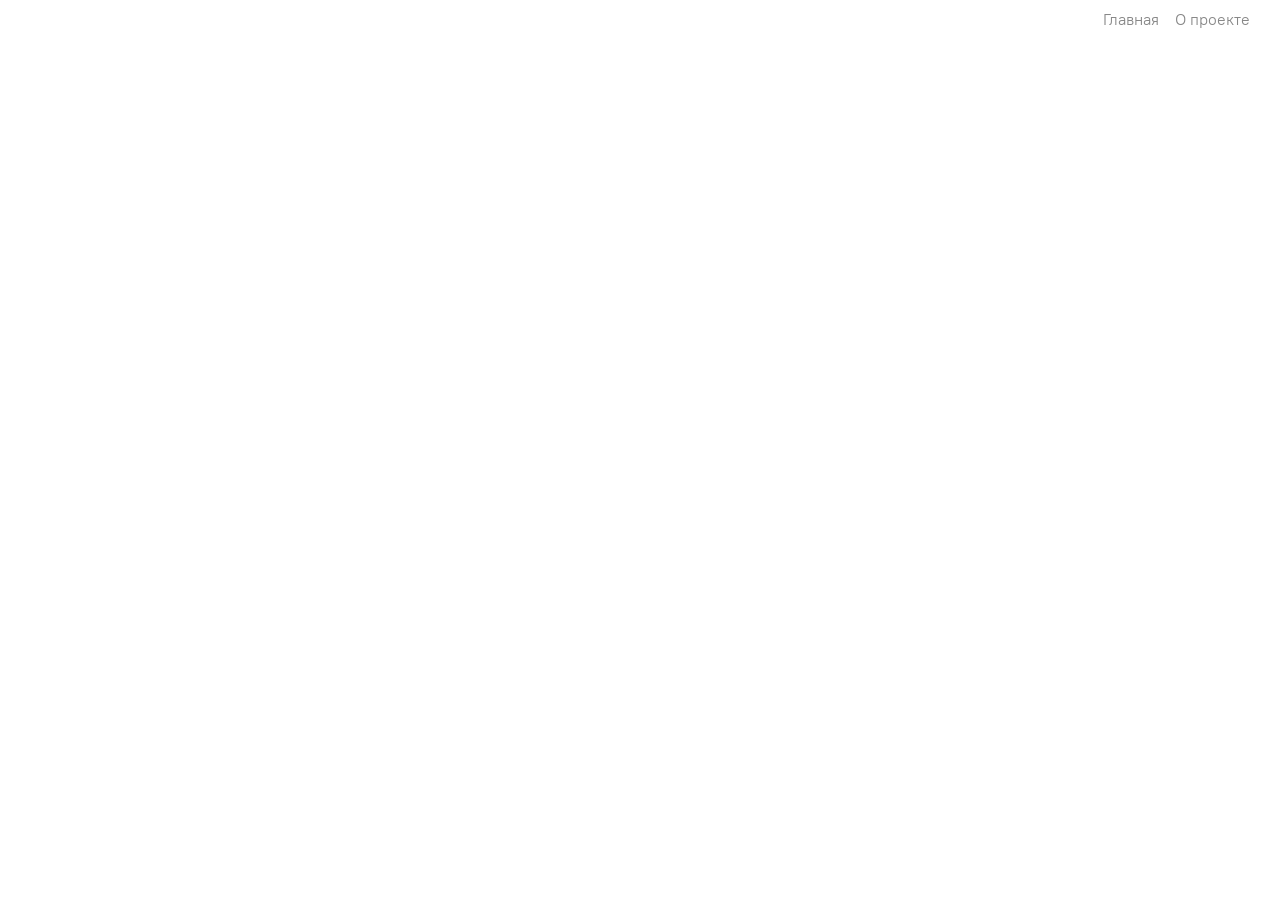
==== about.html @ 7a571e72 "Update. DS_Store" ====
<!doctype html>
<html lang="ru">
  <head>
    <meta charset="UTF-8" />
    <meta name="viewport" content="width=device-width, initial-scale=1.0" />
    <title>О проекте</title>
    <link rel="stylesheet" href="stylesheets/style.css" />
  </head>
  <body>
    <nav class="menubar">
      <a href="index.html">Главная</a>
      <a href="about.html">О проекте</a>
    </nav>
  </body>
</html>
---- stylesheets/style.css ----
@import "reset.css";
@import "fonts.css";
@import "layout.css";
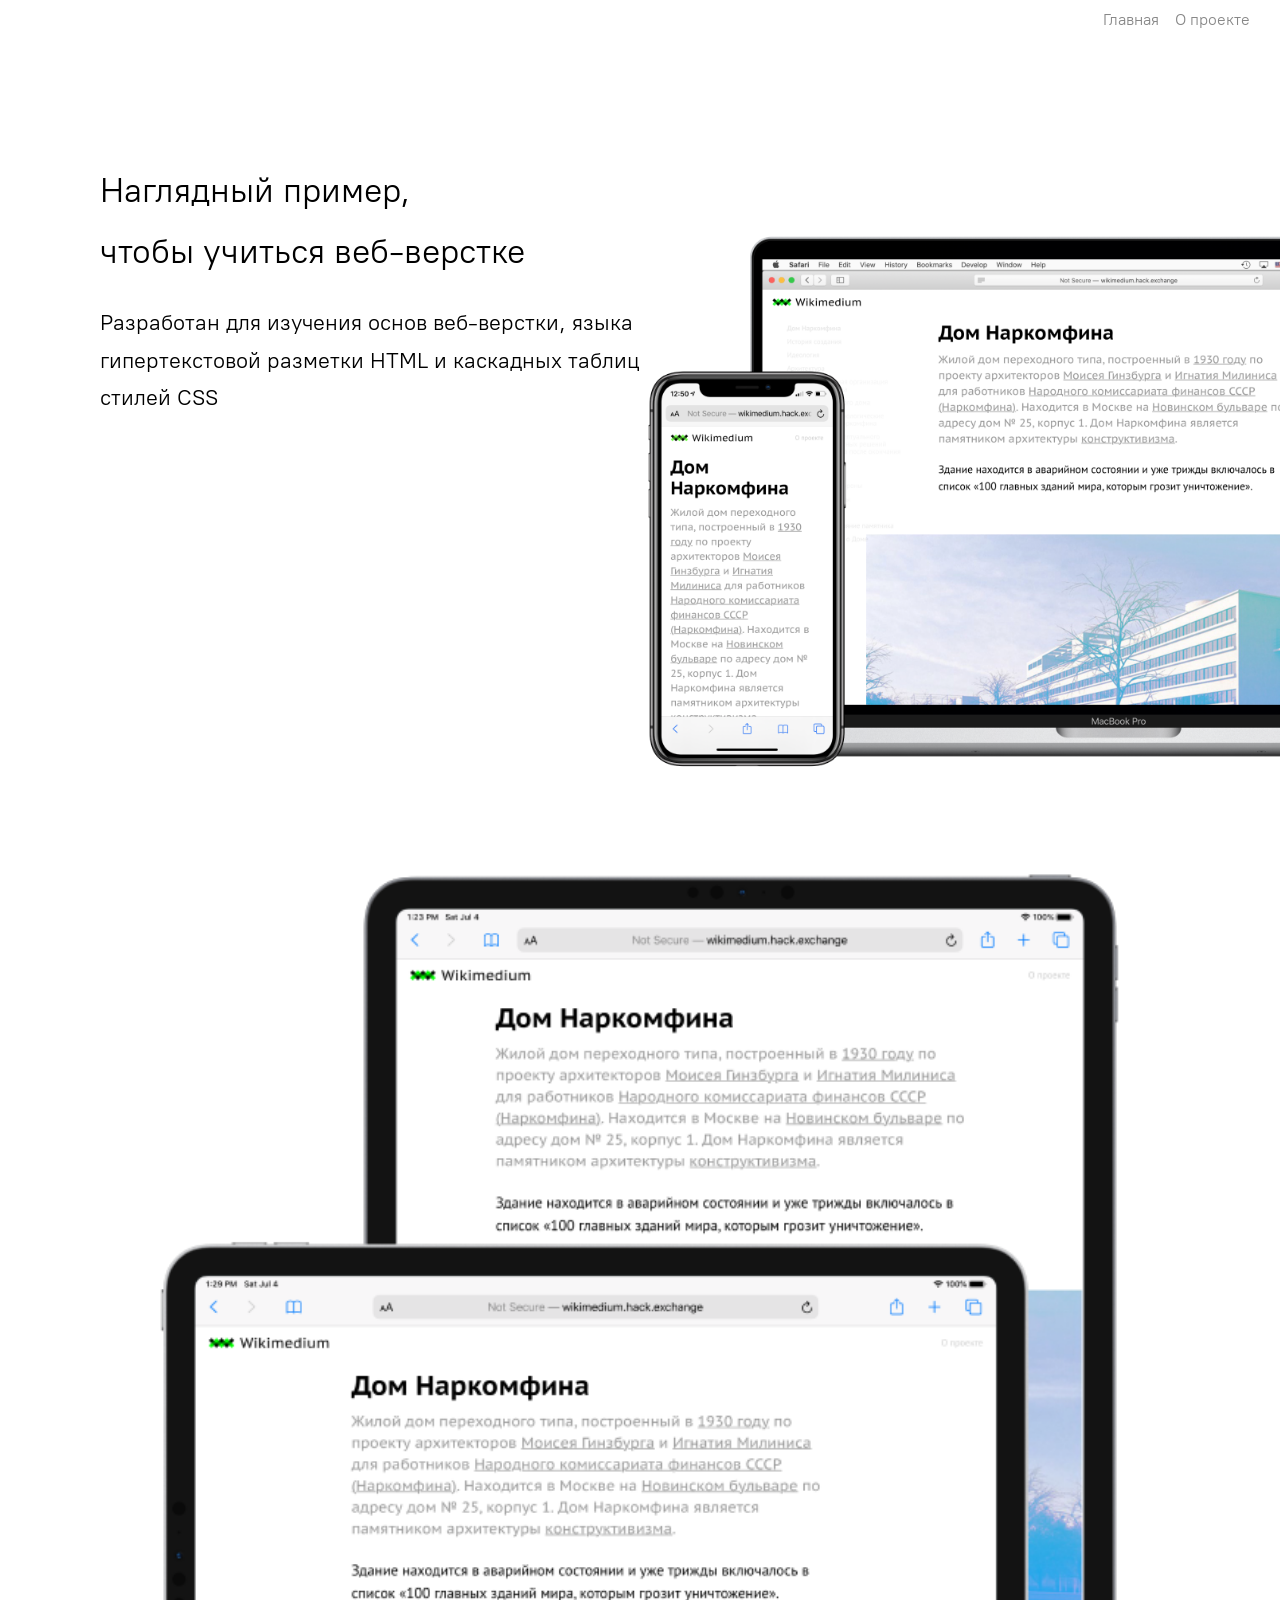
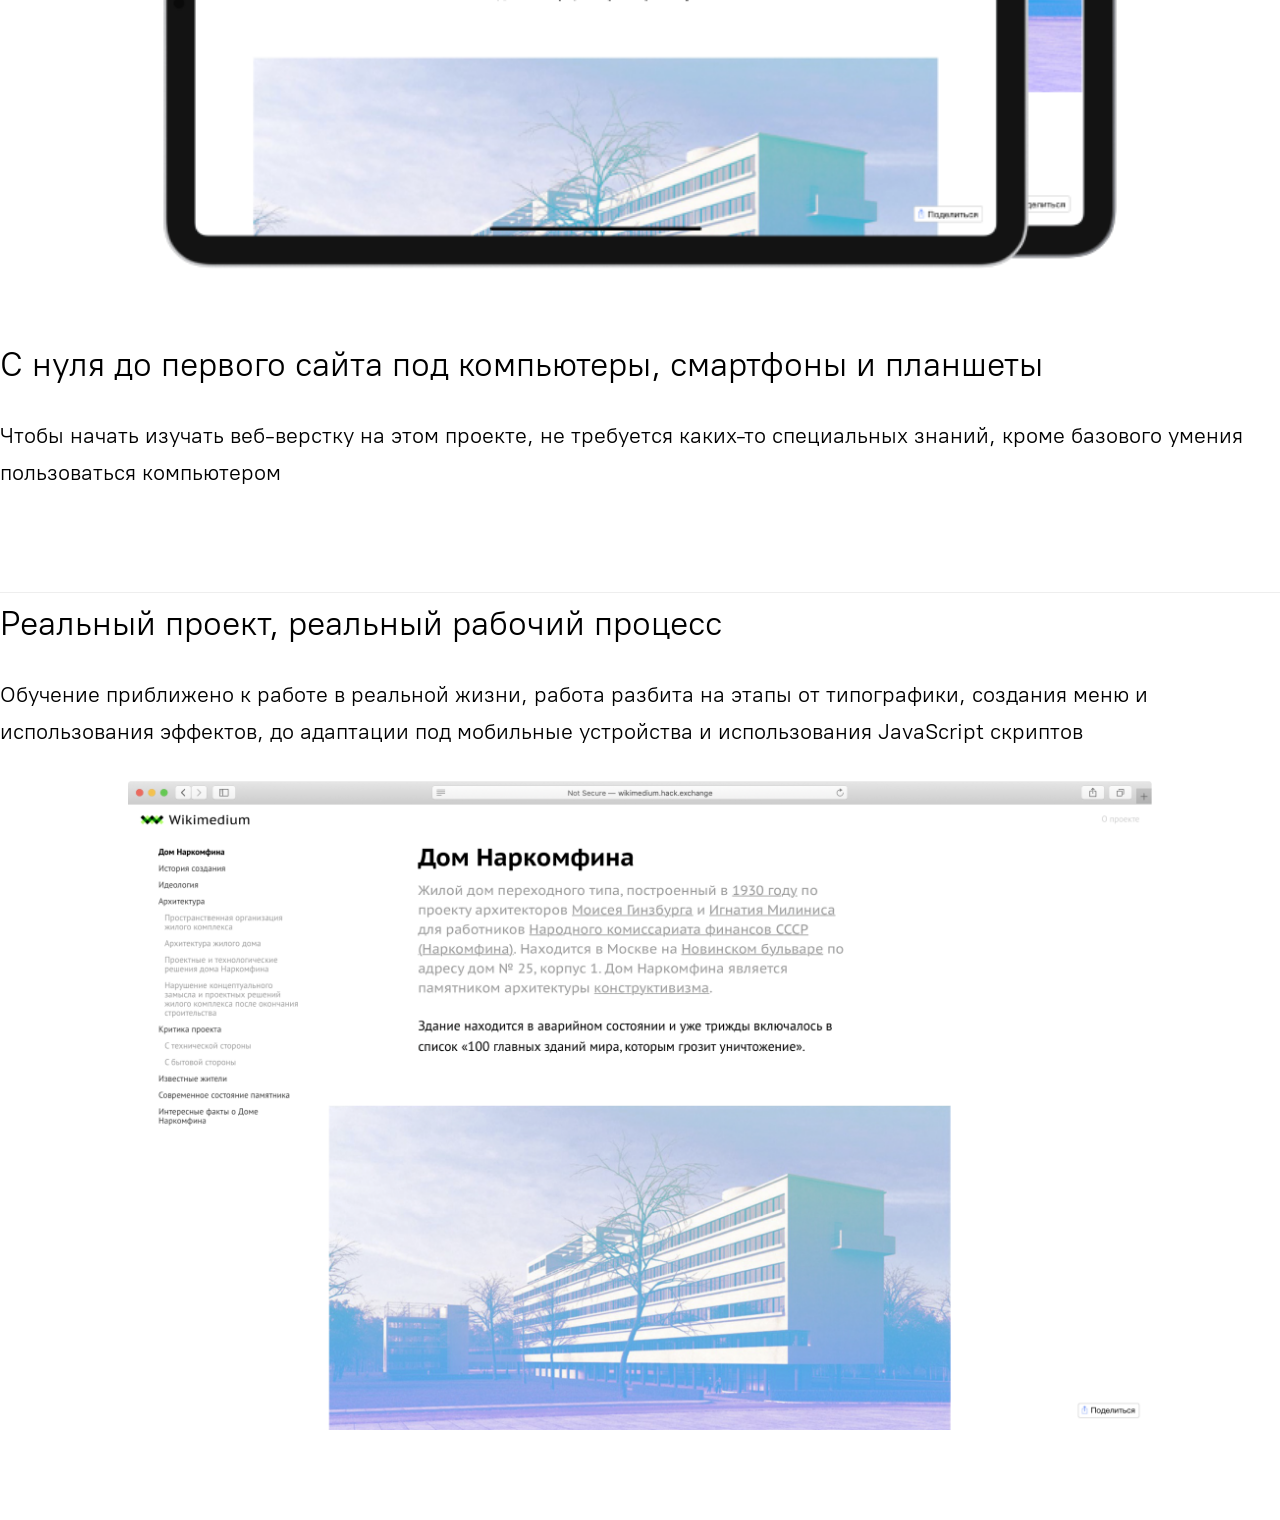
==== commit 2a9a0094: "верстка секций 1-3 для about html" ====
--- a/about.html
+++ b/about.html
@@ -6,10 +6,66 @@
     <title>О проекте</title>
     <link rel="stylesheet" href="stylesheets/style.css" />
   </head>
-  <body>
+  <body class="about">
     <nav class="menubar">
       <a href="index.html">Главная</a>
       <a href="about.html">О проекте</a>
     </nav>
+
+    <main class="about-main">
+      <section class="section-1">
+        <div>
+          <h2>Наглядный пример, чтобы&nbsp;учиться веб-верстке</h2>
+          <p>
+            Разработан для изучения основ веб-верстки, языка гипертекстовой
+            разметки HTML и каскадных таблиц стилей CSS
+          </p>
+        </div>
+        <div>
+          <img
+            src="images/about1.png"
+            alt="мокап проекта Дом Наркомфина на планшете и телефоне"
+            \
+          />
+        </div>
+      </section>
+
+      <section class="section-2"></section>
+      <div>
+        <img
+          src="images/about2.png"
+          alt="мокап проекта Дом Наркомфина на планшетах"
+          \
+        />
+      </div>
+
+      <div>
+        <h2>С нуля до первого сайта под компьютеры, смартфоны и планшеты</h2>
+
+        <p>
+          Чтобы начать изучать веб-верстку на этом проекте, не требуется
+          каких-то специальных знаний, кроме базового умения пользоваться
+          компьютером
+        </p>
+      </div>
+
+      <section class="section-3"></section>
+      <div>
+        <h2>Реальный проект, реальный рабочий процесс</h2>
+        <p>
+          Обучение приближено к работе в реальной жизни, работа разбита на этапы
+          от типографики, создания меню и использования эффектов, до адаптации
+          под мобильные устройства и использования JavaScript скриптов
+        </p>
+      </div>
+      <div>
+        <img
+          src="images/about3.png"
+          alt="скрин проекта Дом Наркомфина из браузера"
+          \
+        />
+      </div>
+      <section class="section-4"></section>
+    </main>
   </body>
 </html>
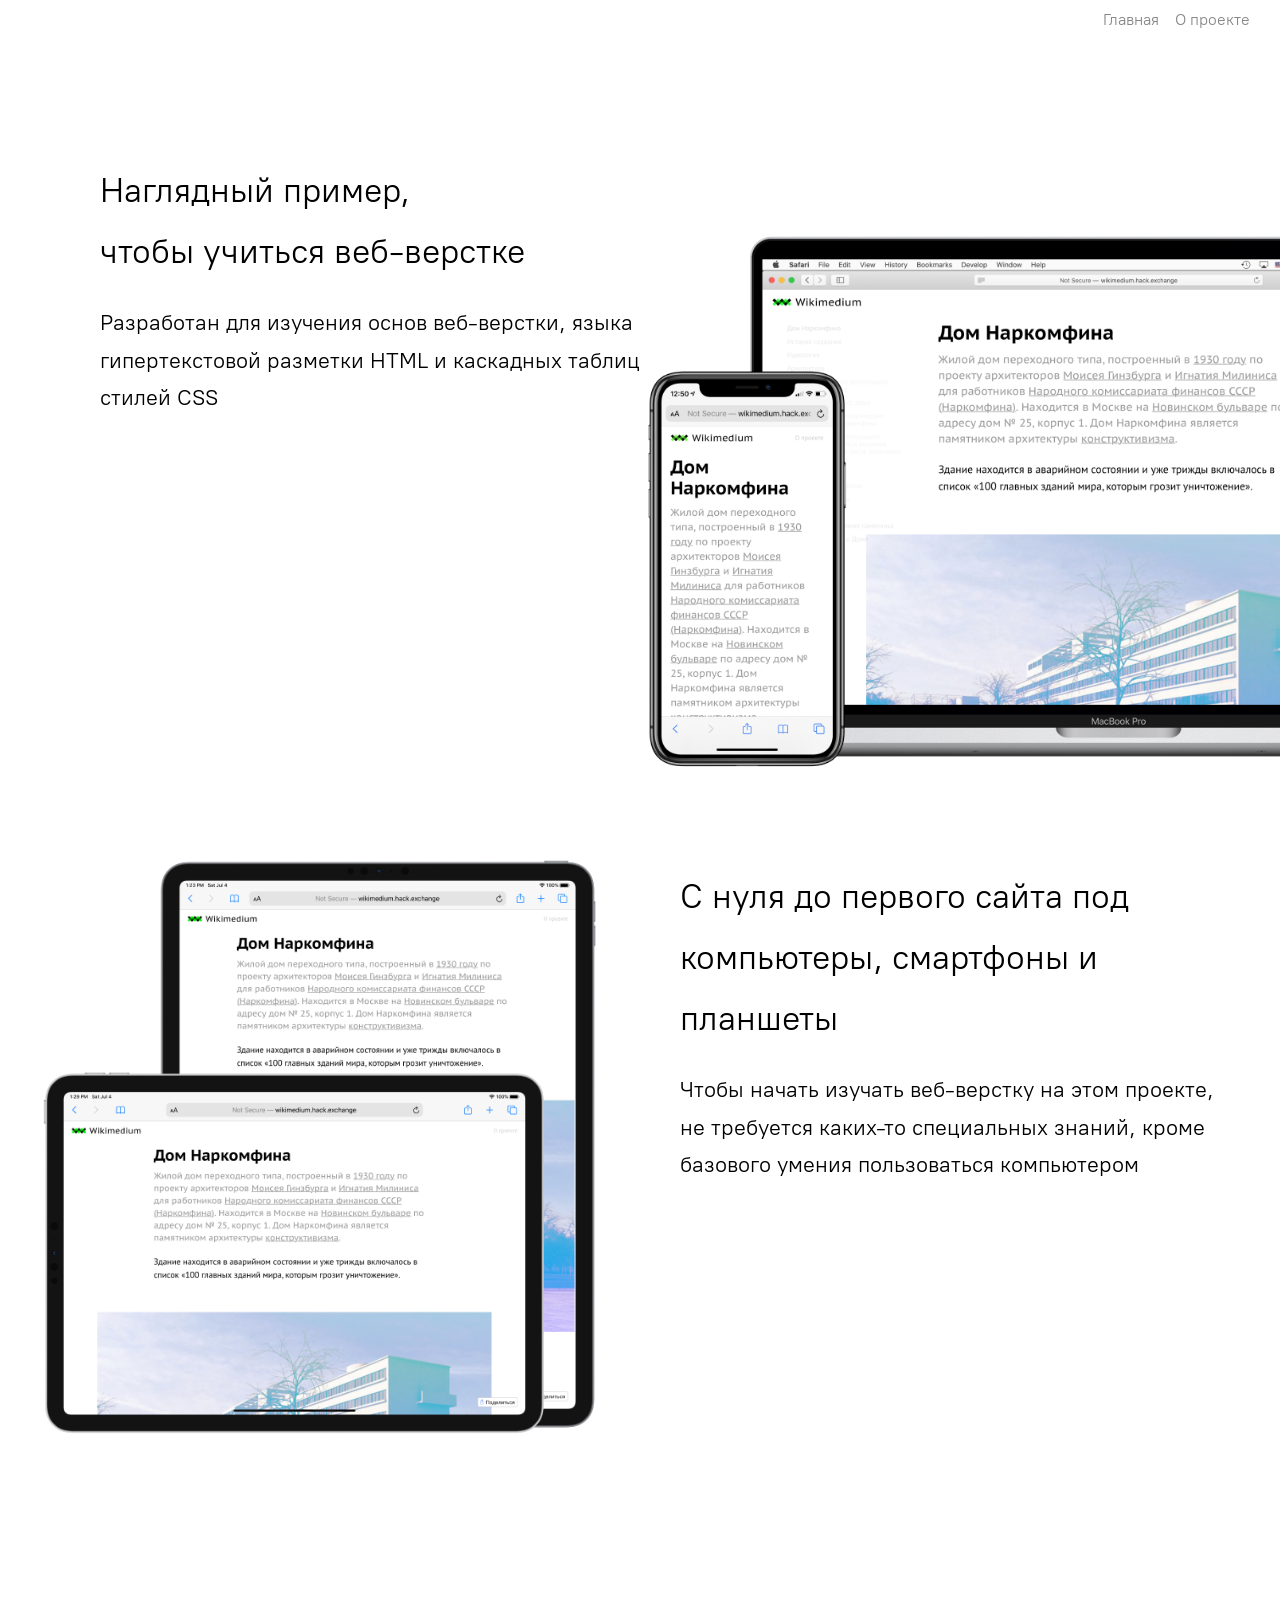
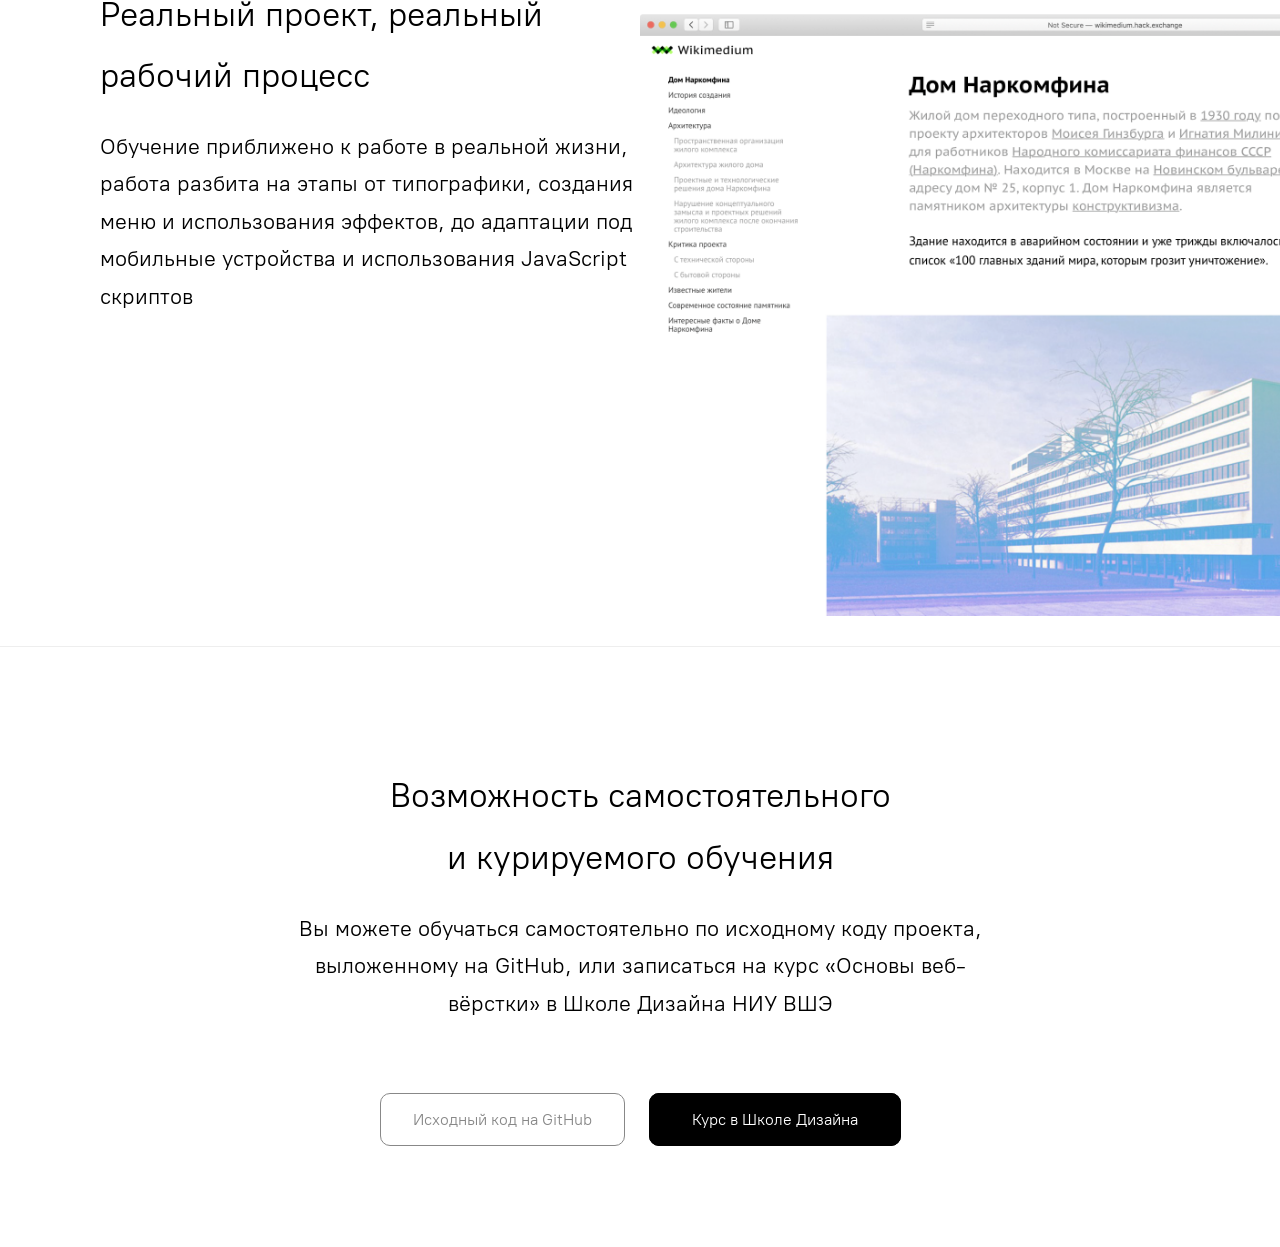
==== commit 009c7dab: "секция 4 и фаниконка" ====
--- a/about.html
+++ b/about.html
@@ -5,6 +5,8 @@
     <meta name="viewport" content="width=device-width, initial-scale=1.0" />
     <title>О проекте</title>
     <link rel="stylesheet" href="stylesheets/style.css" />
+    <link rel="icon" href="images/favicon.png" type="image/png" />
+    <link rel="icon" href="images/favicon.ico" type="image/ico" />
   </head>
   <body class="about">
     <nav class="menubar">
@@ -30,42 +32,63 @@
         </div>
       </section>
 
-      <section class="section-2"></section>
-      <div>
-        <img
-          src="images/about2.png"
-          alt="мокап проекта Дом Наркомфина на планшетах"
-          \
-        />
-      </div>
+      <section class="section-2">
+        <div>
+          <img
+            src="images/about2.png"
+            alt="мокап проекта Дом Наркомфина на планшетах"
+            \
+          />
+        </div>
 
-      <div>
-        <h2>С нуля до первого сайта под компьютеры, смартфоны и планшеты</h2>
+        <div>
+          <h2>С нуля до первого сайта под компьютеры, смартфоны и планшеты</h2>
 
-        <p>
-          Чтобы начать изучать веб-верстку на этом проекте, не требуется
-          каких-то специальных знаний, кроме базового умения пользоваться
-          компьютером
-        </p>
-      </div>
+          <p>
+            Чтобы начать изучать веб-верстку на этом проекте, не требуется
+            каких-то специальных знаний, кроме базового умения пользоваться
+            компьютером
+          </p>
+        </div>
+      </section>
 
-      <section class="section-3"></section>
-      <div>
-        <h2>Реальный проект, реальный рабочий процесс</h2>
-        <p>
-          Обучение приближено к работе в реальной жизни, работа разбита на этапы
-          от типографики, создания меню и использования эффектов, до адаптации
-          под мобильные устройства и использования JavaScript скриптов
-        </p>
-      </div>
-      <div>
-        <img
-          src="images/about3.png"
-          alt="скрин проекта Дом Наркомфина из браузера"
-          \
-        />
-      </div>
-      <section class="section-4"></section>
+      <section class="section-3">
+        <div>
+          <h2>Реальный проект, реальный рабочий процесс</h2>
+          <p>
+            Обучение приближено к работе в реальной жизни, работа разбита на
+            этапы от типографики, создания меню и использования эффектов, до
+            адаптации под мобильные устройства и использования JavaScript
+            скриптов
+          </p>
+        </div>
+        <div>
+          <img
+            src="images/about3.png"
+            alt="скрин проекта Дом Наркомфина из браузера"
+            \
+          />
+        </div>
+      </section>
+      <section class="section-4">
+        <div class="about-text">
+          <h2>Возможность самостоятельного и&nbsp;курируемого обучения</h2>
+          <p>
+            Вы можете обучаться самостоятельно по исходному коду проекта,
+            выложенному на GitHub, или записаться на курс «Основы веб-вёрстки» в
+            Школе Дизайна НИУ ВШЭ
+          </p>
+        </div>
+
+        <div>
+          <a href="https://github.com/" class="about-link light"
+            >Исходный код на GitHub</a
+          >
+          <a href="https://creative.hse.ru/ba" class="about-link dark"
+            >Курс в Школе Дизайна</a
+          >
+        </div>
+      </section>
     </main>
   </body>
 </html>
